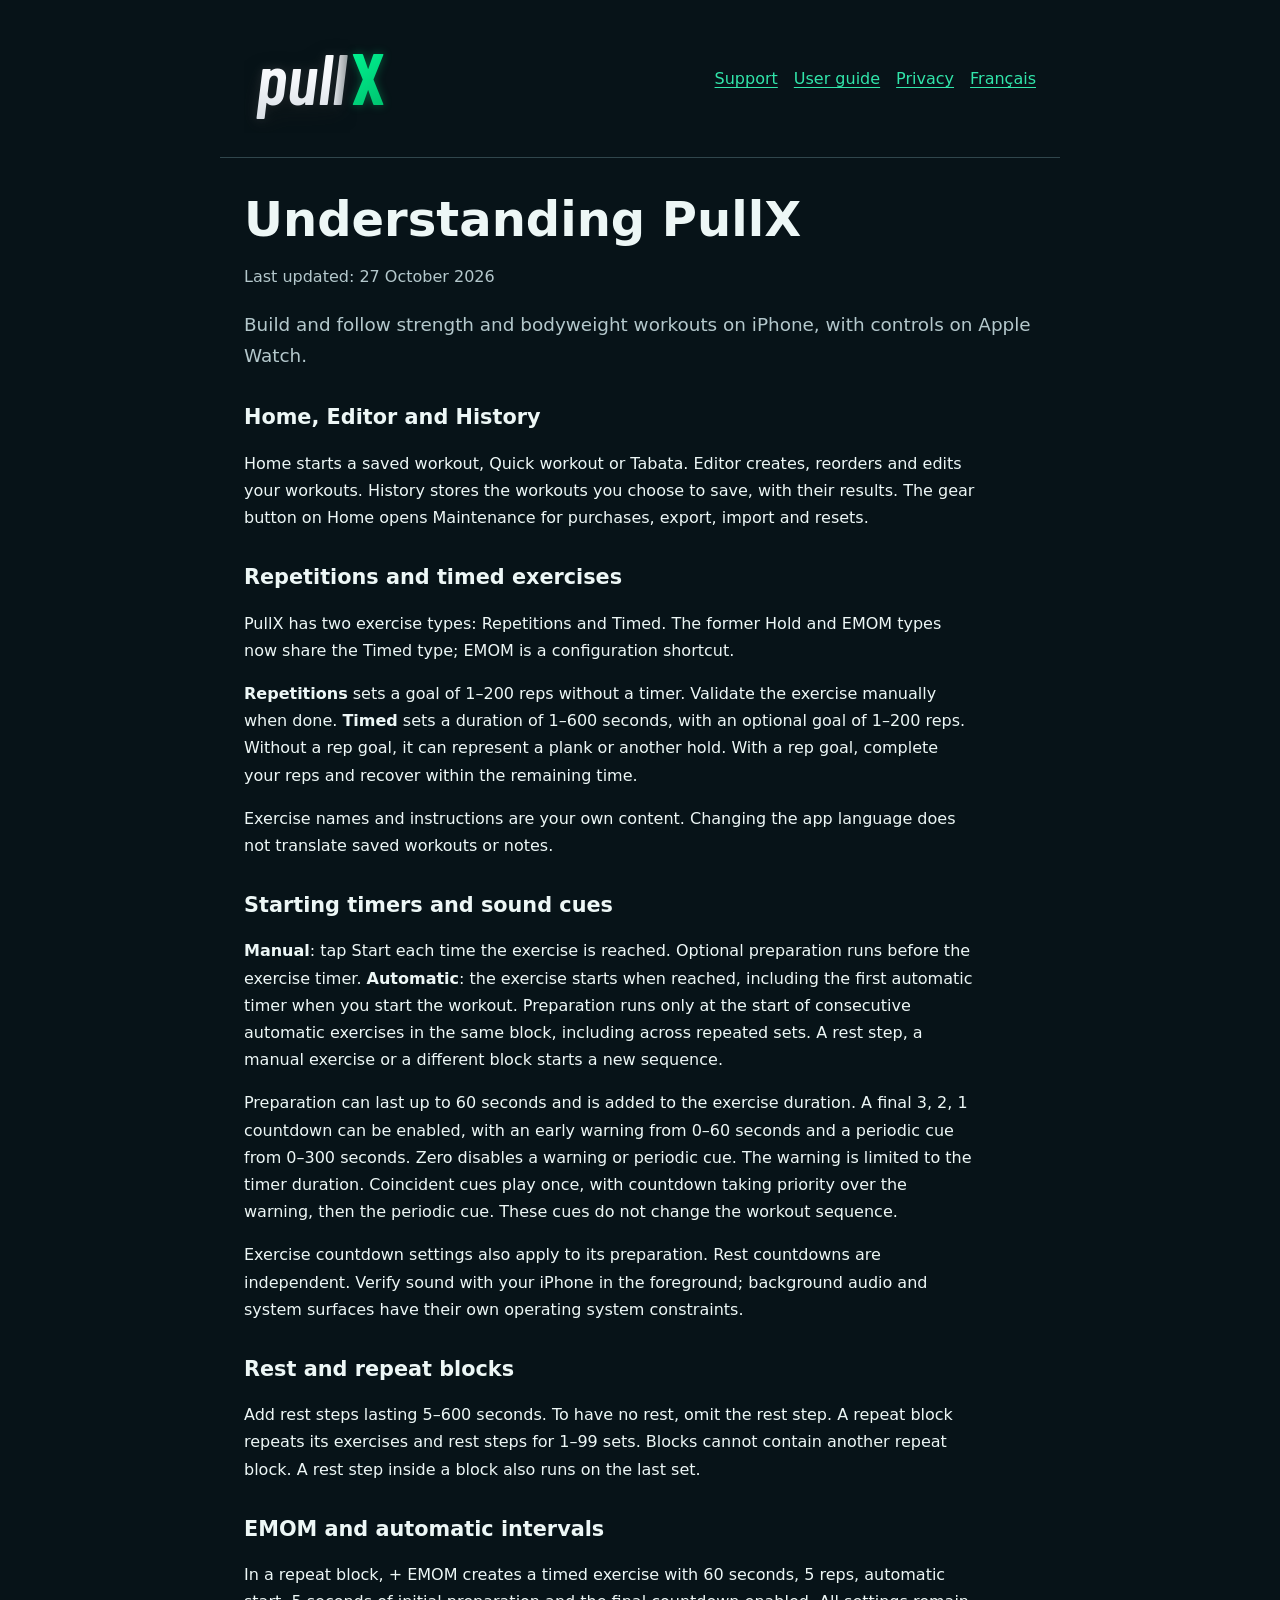
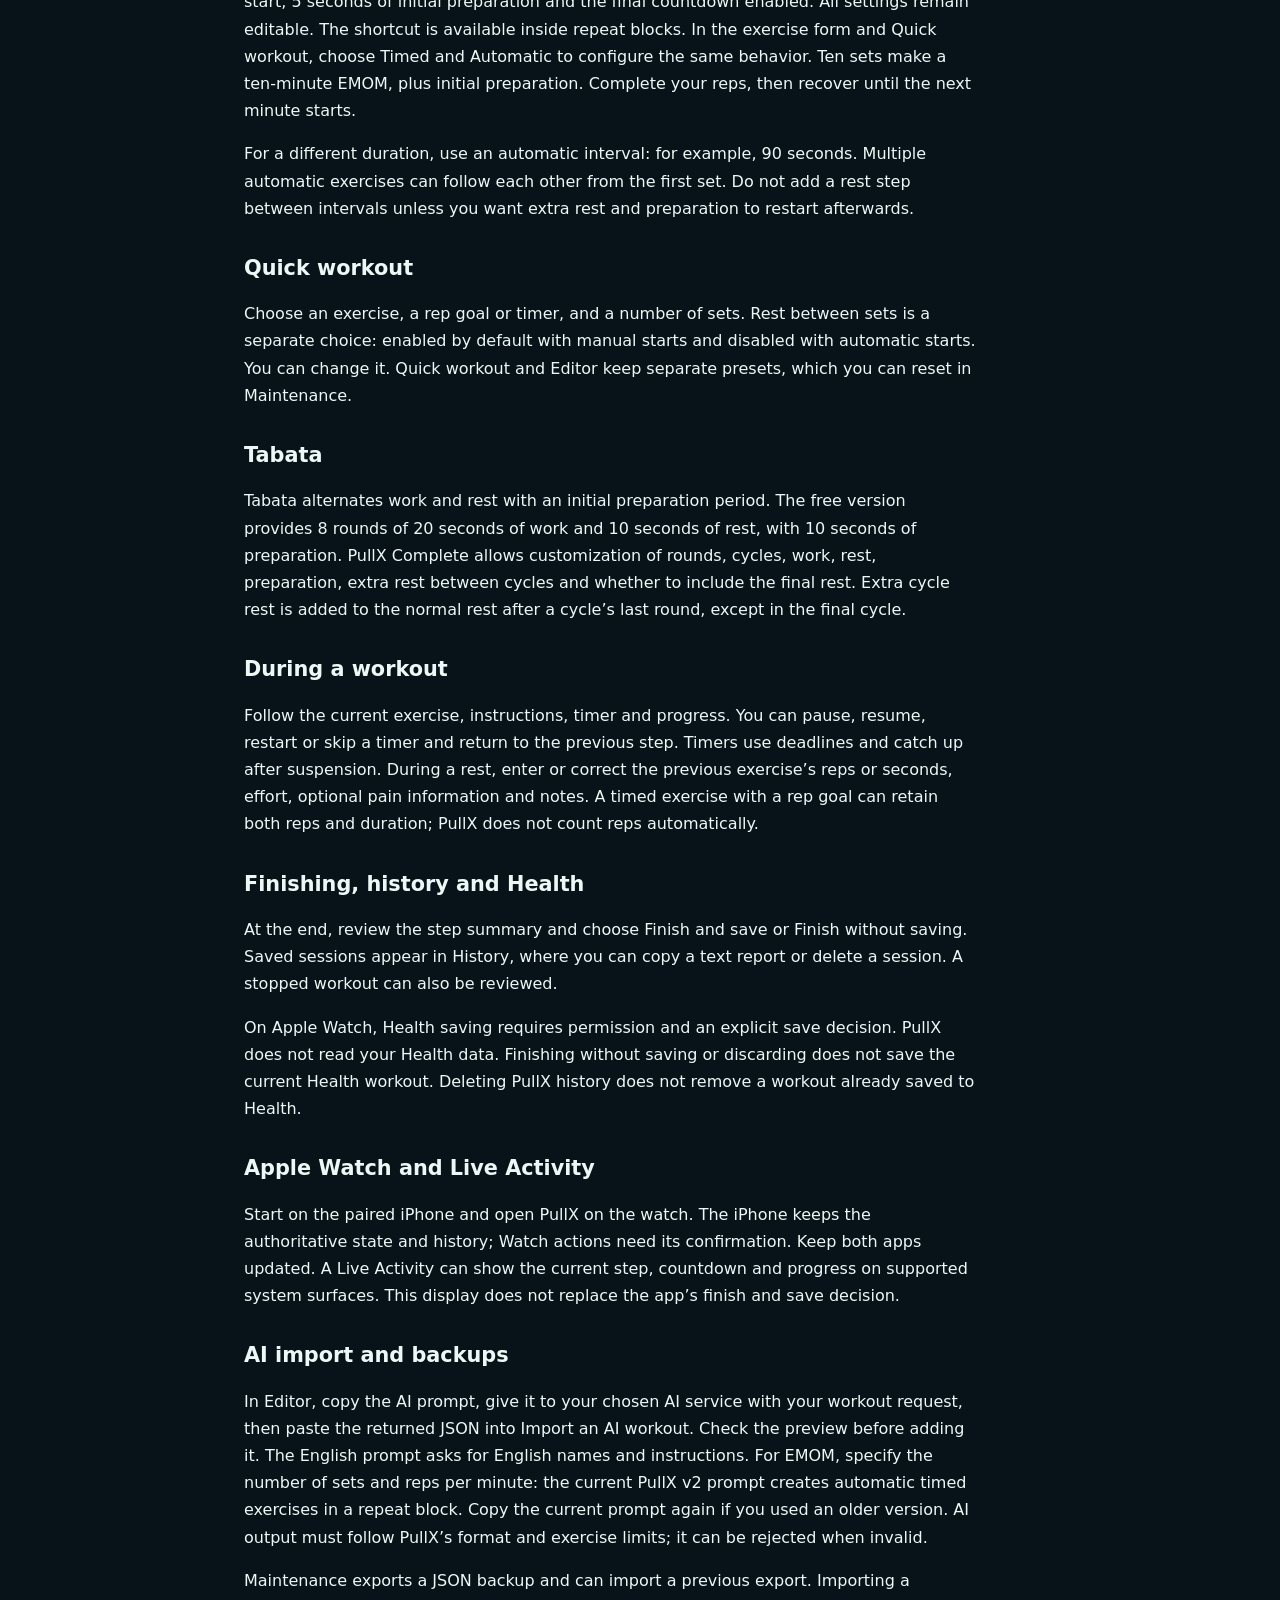
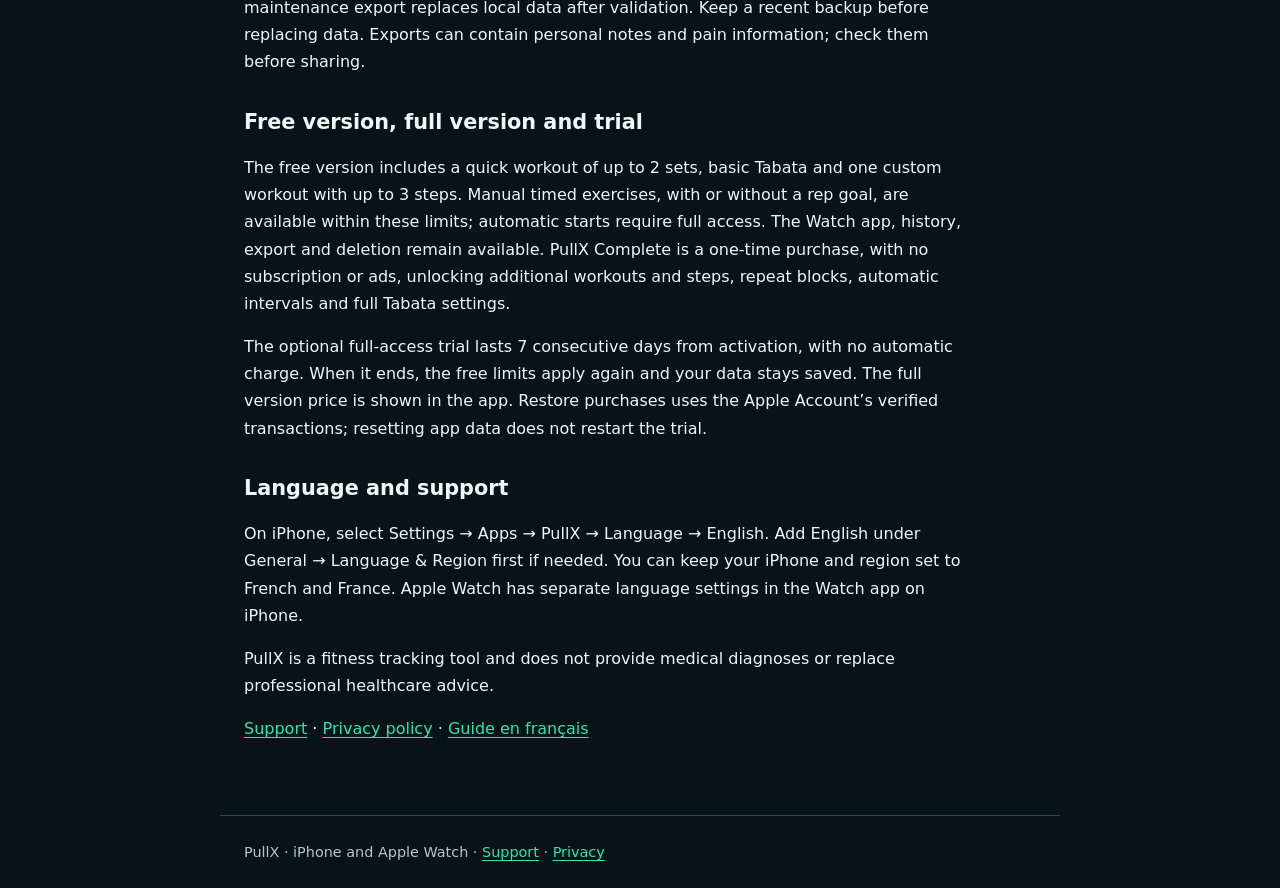
==== guide-en.html @ 5b553a5f "Add files via upload" ====
<!doctype html>
<html lang="en">
<head>
<meta charset="utf-8">
<meta name="viewport" content="width=device-width, initial-scale=1">
<meta name="description" content="PullX workouts, timed exercises, EMOM, Tabata, Apple Watch, history, purchases and data management.">
<meta name="robots" content="noindex">
<title>Understanding PullX — User guide</title>
<link rel="stylesheet" href="assets/brand.css">
<style>
:root { color-scheme: dark; --bg:#071318; --panel:#10232b; --text:#edf7f6; --muted:#b4c8cc; --accent:#31e5aa; }
* { box-sizing:border-box; }
body { margin:0; background:var(--bg); color:var(--text); font:1rem/1.7 system-ui,-apple-system,BlinkMacSystemFont,"Segoe UI",sans-serif; }
header,main,footer { max-width:840px; margin:auto; padding:1.5rem; }
header { display:flex; flex-wrap:wrap; align-items:center; justify-content:space-between; gap:1rem; border-bottom:1px solid #30464c; }
nav { display:flex; flex-wrap:wrap; gap:1rem; }
a { color:var(--accent); text-underline-offset:.2em; overflow-wrap:anywhere; }
a:focus-visible { outline:3px solid var(--accent); outline-offset:5px; }
h1 { font-size:clamp(2rem,6vw,3rem); line-height:1.15; margin:.6rem 0 1rem; }
h2 { font-size:1.3rem; line-height:1.4; margin-top:2rem; }
p,li { max-width:72ch; }
.date,footer { color:var(--muted); }
.notice { padding:1rem 1.2rem; border:1px solid #786b39; border-radius:12px; background:#2b2819; }
.contact { display:inline-block; padding:.8rem 1.2rem; border-radius:12px; background:var(--accent); color:#071318; font-weight:700; text-decoration:none; }
.intro { font-size:1.15rem; color:var(--muted); }
footer { border-top:1px solid #30464c; font-size:.9rem; margin-top:2rem; }
.skip { position:absolute; left:-9999px; }.skip:focus { position:static; }
</style>
</head>
<body>
<a class="skip" href="#content">Skip to content</a>
<header><a class="brand" href="support.html#english" aria-label="pullX"><span class="brand__word">pull</span><span class="brand__x">X</span></a><nav aria-label="Main navigation"><a href="support.html#english">Support</a><a href="guide-en.html">User guide</a><a href="privacy-policy.html#english">Privacy</a><a href="guide.html" lang="fr">Français</a></nav></header>
<main id="content">
<h1>Understanding PullX</h1>
<p class="date">Last updated: 27 October 2026</p>
<p class="intro">Build and follow strength and bodyweight workouts on iPhone, with controls on Apple Watch.</p>
<section><h2>Home, Editor and History</h2><p>Home starts a saved workout, Quick workout or Tabata. Editor creates, reorders and edits your workouts. History stores the workouts you choose to save, with their results. The gear button on Home opens Maintenance for purchases, export, import and resets.</p></section>
<section><h2>Repetitions and timed exercises</h2><p>PullX has two exercise types: Repetitions and Timed. The former Hold and EMOM types now share the Timed type; EMOM is a configuration shortcut.</p><p><strong>Repetitions</strong> sets a goal of 1–200 reps without a timer. Validate the exercise manually when done. <strong>Timed</strong> sets a duration of 1–600 seconds, with an optional goal of 1–200 reps. Without a rep goal, it can represent a plank or another hold. With a rep goal, complete your reps and recover within the remaining time.</p><p>Exercise names and instructions are your own content. Changing the app language does not translate saved workouts or notes.</p></section>
<section id="signals"><h2>Starting timers and sound cues</h2><p><strong>Manual</strong>: tap Start each time the exercise is reached. Optional preparation runs before the exercise timer. <strong>Automatic</strong>: the exercise starts when reached, including the first automatic timer when you start the workout. Preparation runs only at the start of consecutive automatic exercises in the same block, including across repeated sets. A rest step, a manual exercise or a different block starts a new sequence.</p><p>Preparation can last up to 60 seconds and is added to the exercise duration. A final 3, 2, 1 countdown can be enabled, with an early warning from 0–60 seconds and a periodic cue from 0–300 seconds. Zero disables a warning or periodic cue. The warning is limited to the timer duration. Coincident cues play once, with countdown taking priority over the warning, then the periodic cue. These cues do not change the workout sequence.</p><p>Exercise countdown settings also apply to its preparation. Rest countdowns are independent. Verify sound with your iPhone in the foreground; background audio and system surfaces have their own operating system constraints.</p></section>
<section><h2>Rest and repeat blocks</h2><p>Add rest steps lasting 5–600 seconds. To have no rest, omit the rest step. A repeat block repeats its exercises and rest steps for 1–99 sets. Blocks cannot contain another repeat block. A rest step inside a block also runs on the last set.</p></section>
<section id="emom"><h2>EMOM and automatic intervals</h2><p>In a repeat block, + EMOM creates a timed exercise with 60 seconds, 5 reps, automatic start, 5 seconds of initial preparation and the final countdown enabled. All settings remain editable. The shortcut is available inside repeat blocks. In the exercise form and Quick workout, choose Timed and Automatic to configure the same behavior. Ten sets make a ten-minute EMOM, plus initial preparation. Complete your reps, then recover until the next minute starts.</p><p>For a different duration, use an automatic interval: for example, 90 seconds. Multiple automatic exercises can follow each other from the first set. Do not add a rest step between intervals unless you want extra rest and preparation to restart afterwards.</p></section>
<section><h2>Quick workout</h2><p>Choose an exercise, a rep goal or timer, and a number of sets. Rest between sets is a separate choice: enabled by default with manual starts and disabled with automatic starts. You can change it. Quick workout and Editor keep separate presets, which you can reset in Maintenance.</p></section>
<section><h2>Tabata</h2><p>Tabata alternates work and rest with an initial preparation period. The free version provides 8 rounds of 20 seconds of work and 10 seconds of rest, with 10 seconds of preparation. PullX Complete allows customization of rounds, cycles, work, rest, preparation, extra rest between cycles and whether to include the final rest. Extra cycle rest is added to the normal rest after a cycle’s last round, except in the final cycle.</p></section>
<section><h2>During a workout</h2><p>Follow the current exercise, instructions, timer and progress. You can pause, resume, restart or skip a timer and return to the previous step. Timers use deadlines and catch up after suspension. During a rest, enter or correct the previous exercise’s reps or seconds, effort, optional pain information and notes. A timed exercise with a rep goal can retain both reps and duration; PullX does not count reps automatically.</p></section>
<section><h2>Finishing, history and Health</h2><p>At the end, review the step summary and choose Finish and save or Finish without saving. Saved sessions appear in History, where you can copy a text report or delete a session. A stopped workout can also be reviewed.</p><p>On Apple Watch, Health saving requires permission and an explicit save decision. PullX does not read your Health data. Finishing without saving or discarding does not save the current Health workout. Deleting PullX history does not remove a workout already saved to Health.</p></section>
<section><h2>Apple Watch and Live Activity</h2><p>Start on the paired iPhone and open PullX on the watch. The iPhone keeps the authoritative state and history; Watch actions need its confirmation. Keep both apps updated. A Live Activity can show the current step, countdown and progress on supported system surfaces. This display does not replace the app’s finish and save decision.</p></section>
<section><h2>AI import and backups</h2><p>In Editor, copy the AI prompt, give it to your chosen AI service with your workout request, then paste the returned JSON into Import an AI workout. Check the preview before adding it. The English prompt asks for English names and instructions. For EMOM, specify the number of sets and reps per minute: the current PullX v2 prompt creates automatic timed exercises in a repeat block. Copy the current prompt again if you used an older version. AI output must follow PullX’s format and exercise limits; it can be rejected when invalid.</p><p>Maintenance exports a JSON backup and can import a previous export. Importing a maintenance export replaces local data after validation. Keep a recent backup before replacing data. Exports can contain personal notes and pain information; check them before sharing.</p></section>
<section><h2>Free version, full version and trial</h2><p>The free version includes a quick workout of up to 2 sets, basic Tabata and one custom workout with up to 3 steps. Manual timed exercises, with or without a rep goal, are available within these limits; automatic starts require full access. The Watch app, history, export and deletion remain available. PullX Complete is a one-time purchase, with no subscription or ads, unlocking additional workouts and steps, repeat blocks, automatic intervals and full Tabata settings.</p><p>The optional full-access trial lasts 7 consecutive days from activation, with no automatic charge. When it ends, the free limits apply again and your data stays saved. The full version price is shown in the app. Restore purchases uses the Apple Account’s verified transactions; resetting app data does not restart the trial.</p></section>
<section><h2>Language and support</h2><p>On iPhone, select Settings → Apps → PullX → Language → English. Add English under General → Language &amp; Region first if needed. You can keep your iPhone and region set to French and France. Apple Watch has separate language settings in the Watch app on iPhone.</p><p>PullX is a fitness tracking tool and does not provide medical diagnoses or replace professional healthcare advice.</p><p><a href="support.html#english">Support</a> · <a href="privacy-policy.html#english">Privacy policy</a> · <a href="guide.html" lang="fr">Guide en français</a></p></section>
</main>
<footer>PullX · iPhone and Apple Watch · <a href="support.html#english">Support</a> · <a href="privacy-policy.html#english">Privacy</a></footer>
</body>
</html>
---- assets/brand.css ----
/* Match PullXBrandTitle: Barlow's own italic angle, without extra skew. */
@font-face {
  font-family:"Barlow Condensed";
  src:url("fonts/BarlowCondensed-SemiBoldItalic.ttf") format("truetype");
  font-style:italic;
  font-weight:600;
  font-display:swap;
}
@font-face {
  font-family:"Barlow Condensed";
  src:url("fonts/BarlowCondensed-Bold.ttf") format("truetype");
  font-style:normal;
  font-weight:700;
  font-display:swap;
}
.brand {
  display:inline-flex;
  align-items:baseline;
  flex-shrink:0;
  padding:.12em .16em .2em;
  font-family:"Barlow Condensed","Arial Narrow",sans-serif;
  font-size:clamp(2.75rem,8vw,4.5rem);
  font-style:italic;
  font-weight:600;
  font-synthesis:none;
  line-height:1.2;
  white-space:nowrap;
  text-decoration:none;
  color:#edf7f6;
}
.brand__word {
  /* The italic p extends left of its advance and below the baseline.
     Keep that ink inside the background clip and mask painting area. */
  padding:.08em .16em .2em;
  margin:-.08em -.16em -.2em;
  color:#edf7f6;
  background:linear-gradient(180deg,#fff 0%,#f5f7fa 48%,#cfd6de 100%);
  -webkit-background-clip:text;
  background-clip:text;
  -webkit-text-fill-color:transparent;
  mask-image:linear-gradient(90deg,#000 0%,#000 78%,rgb(0 0 0 / .62) 91%,rgb(0 0 0 / .2) 100%);
  filter:drop-shadow(0 8px 12px rgb(0 0 0 / .48)) drop-shadow(0 0 5px rgb(255 255 255 / .12));
}
.brand__x {
  font-style:normal;
  font-weight:700;
  margin-left:.08em;
  color:#31e5aa;
  background:linear-gradient(145deg,#00ff99,#00ba69);
  -webkit-background-clip:text;
  background-clip:text;
  -webkit-text-fill-color:transparent;
  filter:drop-shadow(0 0 5px rgb(0 255 138 / .3));
}
@media (forced-colors:active) {
  .brand__word,.brand__x {
    background:none;
    -webkit-text-fill-color:LinkText;
    mask-image:none;
    filter:none;
  }
}
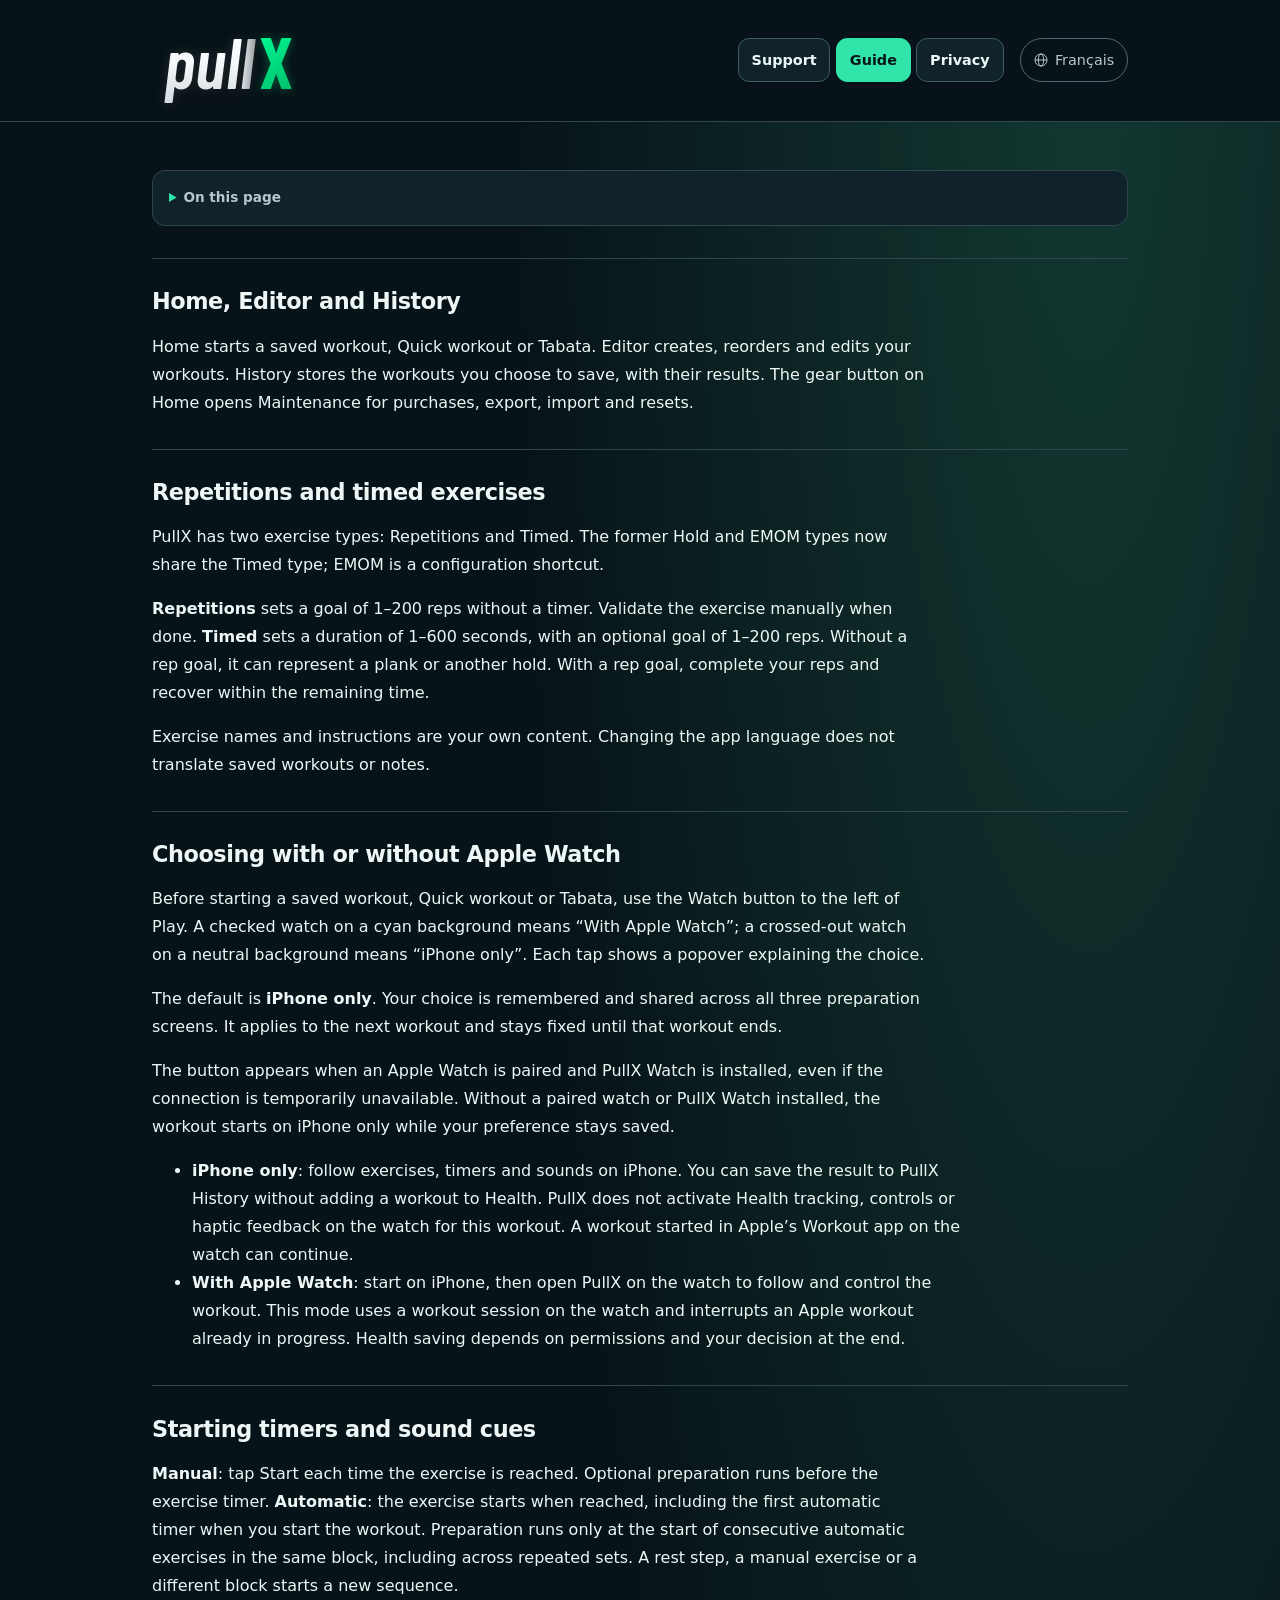
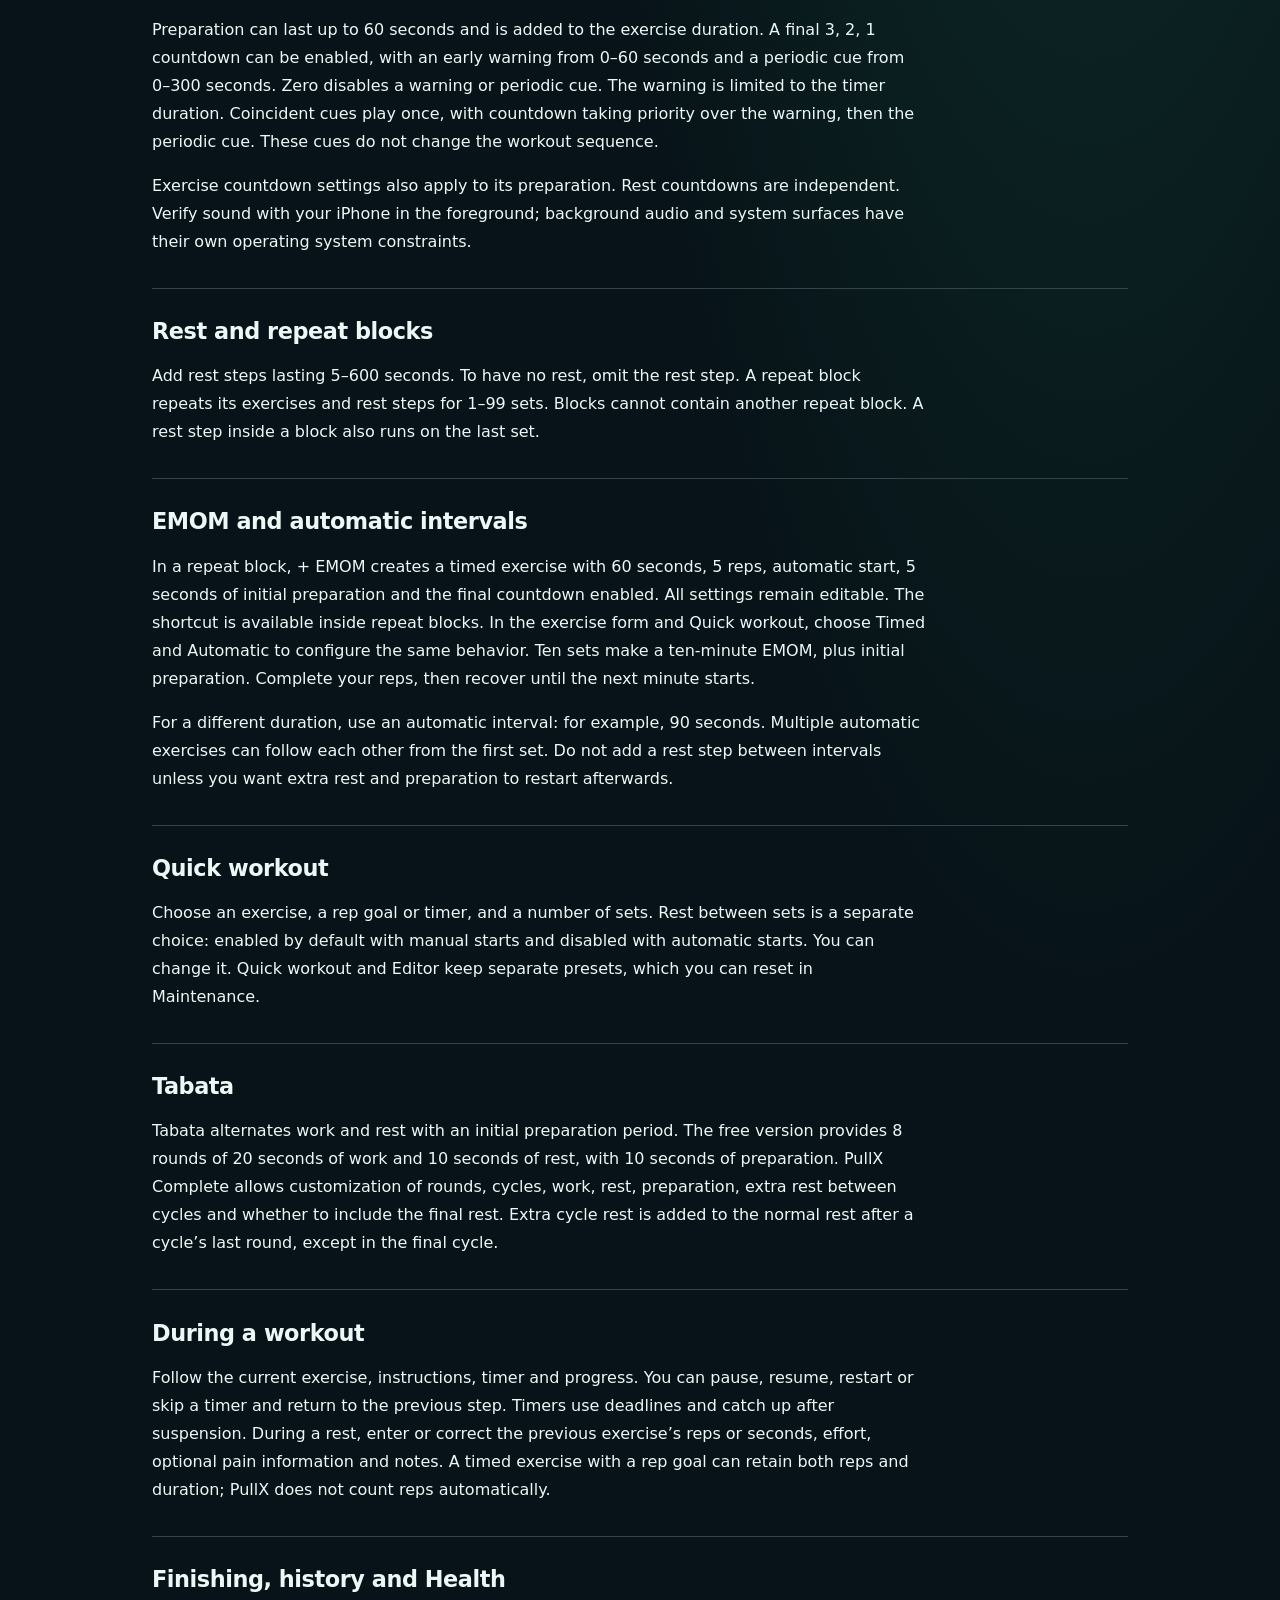
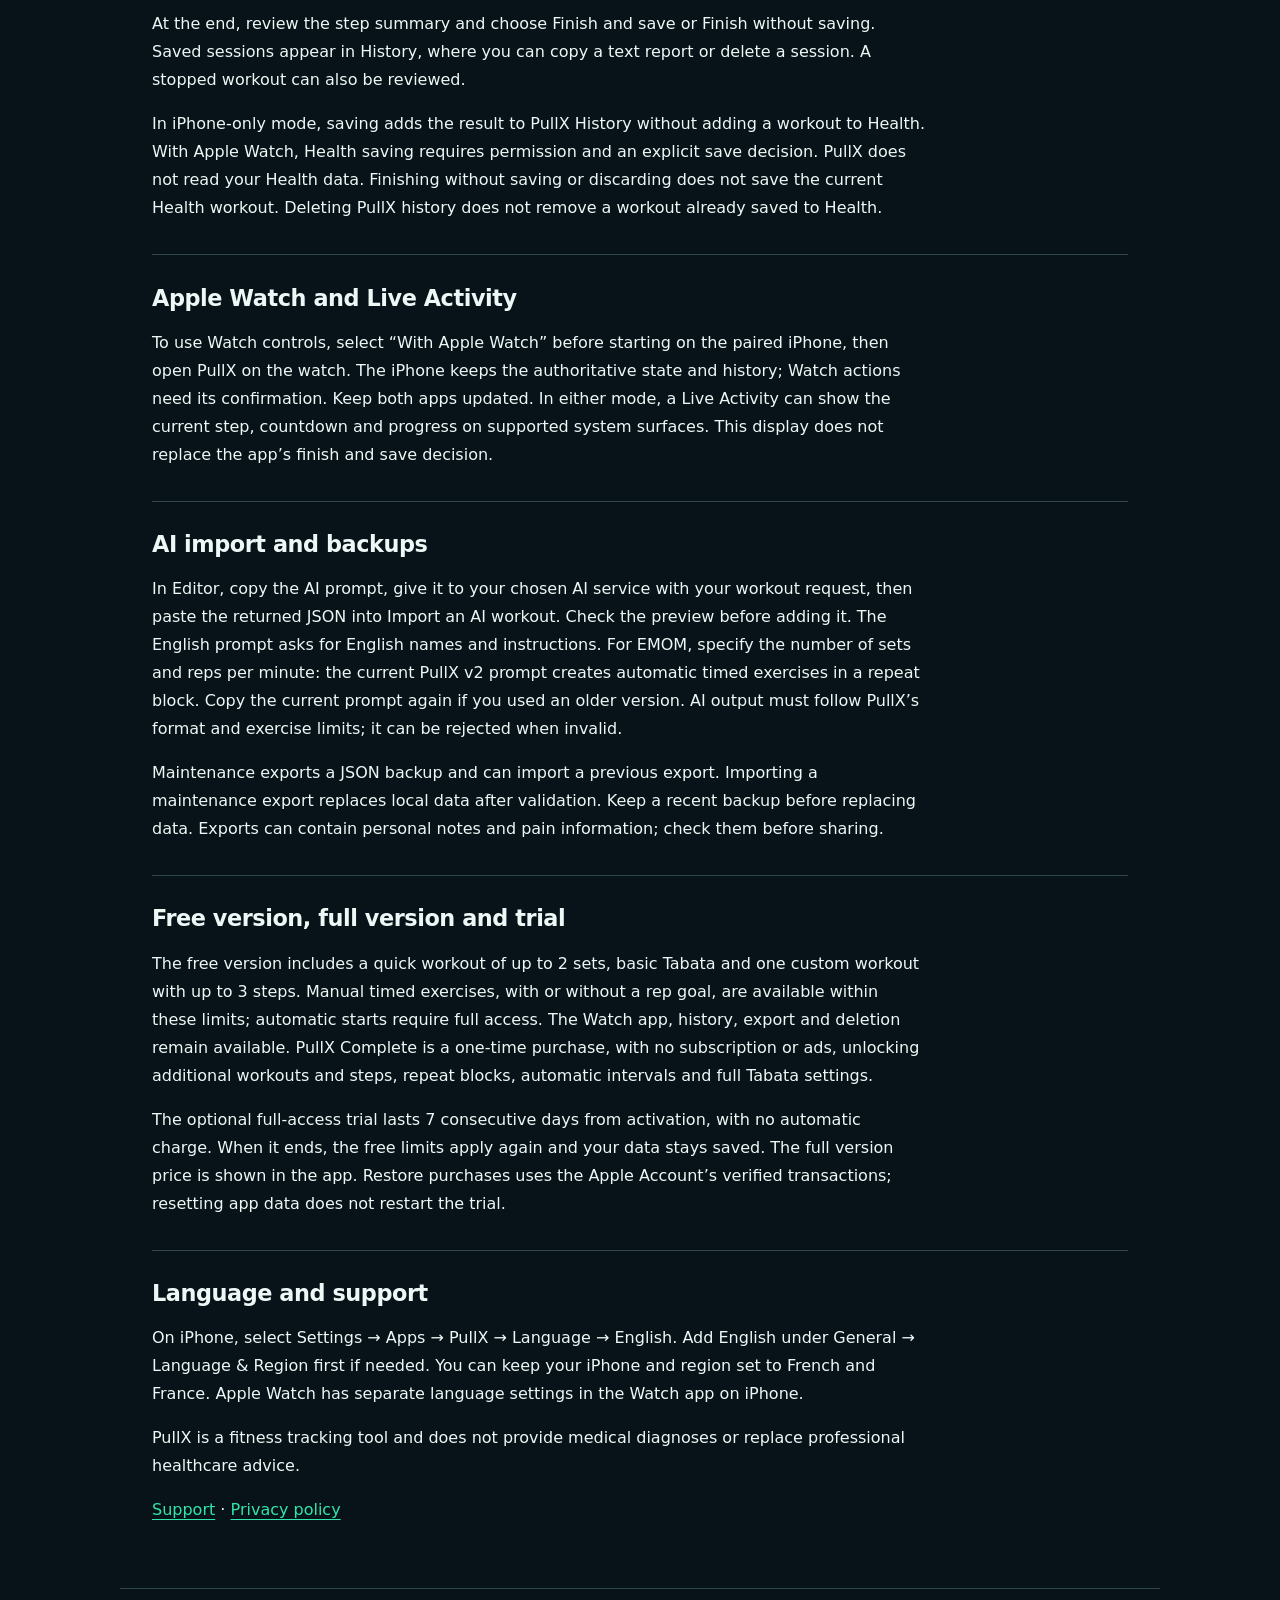
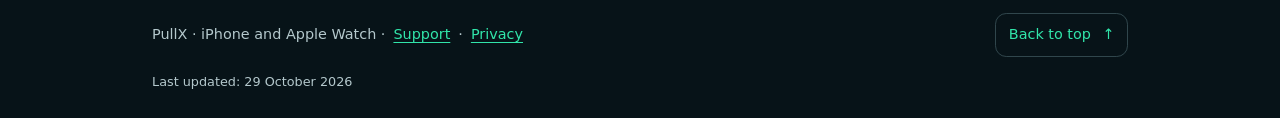
==== commit 98b08459: "màj du site" ====
--- a/guide-en.html
+++ b/guide-en.html
@@ -7,47 +7,38 @@
 <meta name="robots" content="noindex">
 <title>Understanding PullX — User guide</title>
 <link rel="stylesheet" href="assets/brand.css">
-<style>
-:root { color-scheme: dark; --bg:#071318; --panel:#10232b; --text:#edf7f6; --muted:#b4c8cc; --accent:#31e5aa; }
-* { box-sizing:border-box; }
-body { margin:0; background:var(--bg); color:var(--text); font:1rem/1.7 system-ui,-apple-system,BlinkMacSystemFont,"Segoe UI",sans-serif; }
-header,main,footer { max-width:840px; margin:auto; padding:1.5rem; }
-header { display:flex; flex-wrap:wrap; align-items:center; justify-content:space-between; gap:1rem; border-bottom:1px solid #30464c; }
-nav { display:flex; flex-wrap:wrap; gap:1rem; }
-a { color:var(--accent); text-underline-offset:.2em; overflow-wrap:anywhere; }
-a:focus-visible { outline:3px solid var(--accent); outline-offset:5px; }
-h1 { font-size:clamp(2rem,6vw,3rem); line-height:1.15; margin:.6rem 0 1rem; }
-h2 { font-size:1.3rem; line-height:1.4; margin-top:2rem; }
-p,li { max-width:72ch; }
-.date,footer { color:var(--muted); }
-.notice { padding:1rem 1.2rem; border:1px solid #786b39; border-radius:12px; background:#2b2819; }
-.contact { display:inline-block; padding:.8rem 1.2rem; border-radius:12px; background:var(--accent); color:#071318; font-weight:700; text-decoration:none; }
-.intro { font-size:1.15rem; color:var(--muted); }
-footer { border-top:1px solid #30464c; font-size:.9rem; margin-top:2rem; }
-.skip { position:absolute; left:-9999px; }.skip:focus { position:static; }
-</style>
+<link rel="stylesheet" href="assets/site.css">
+<script src="assets/site.js" defer></script>
 </head>
-<body>
+<body id="top">
 <a class="skip" href="#content">Skip to content</a>
-<header><a class="brand" href="support.html#english" aria-label="pullX"><span class="brand__word">pull</span><span class="brand__x">X</span></a><nav aria-label="Main navigation"><a href="support.html#english">Support</a><a href="guide-en.html">User guide</a><a href="privacy-policy.html#english">Privacy</a><a href="guide.html" lang="fr">Français</a></nav></header>
-<main id="content">
-<h1>Understanding PullX</h1>
-<p class="date">Last updated: 27 October 2026</p>
-<p class="intro">Build and follow strength and bodyweight workouts on iPhone, with controls on Apple Watch.</p>
-<section><h2>Home, Editor and History</h2><p>Home starts a saved workout, Quick workout or Tabata. Editor creates, reorders and edits your workouts. History stores the workouts you choose to save, with their results. The gear button on Home opens Maintenance for purchases, export, import and resets.</p></section>
-<section><h2>Repetitions and timed exercises</h2><p>PullX has two exercise types: Repetitions and Timed. The former Hold and EMOM types now share the Timed type; EMOM is a configuration shortcut.</p><p><strong>Repetitions</strong> sets a goal of 1–200 reps without a timer. Validate the exercise manually when done. <strong>Timed</strong> sets a duration of 1–600 seconds, with an optional goal of 1–200 reps. Without a rep goal, it can represent a plank or another hold. With a rep goal, complete your reps and recover within the remaining time.</p><p>Exercise names and instructions are your own content. Changing the app language does not translate saved workouts or notes.</p></section>
+<header><div class="header-inner"><a class="brand" href="support-en.html" aria-label="PullX"><span class="brand__word">pull</span><span class="brand__x">X</span></a><nav class="site-nav" aria-label="Main navigation"><a href="support-en.html">Support</a><a href="guide-en.html" aria-current="page">Guide</a><a href="privacy-policy-en.html">Privacy</a></nav><a class="language-switch" href="guide.html" lang="fr" hreflang="fr"><svg viewBox="0 0 24 24" width="16" height="16" fill="none" stroke="currentColor" stroke-width="1.5" aria-hidden="true"><circle cx="12" cy="12" r="9"/><ellipse cx="12" cy="12" rx="4" ry="9"/><path d="M3 12h18"/></svg>Français</a></div></header>
+<main id="content" aria-label="PullX Guide">
+<nav class="toc" aria-label="On this page"><details><summary>On this page</summary><ul><li><a href="#home-editor-and-history">Home, Editor and History</a></li><li><a href="#repetitions-and-timed-exercises">Repetitions and timed exercises</a></li><li><a href="#watch-participation">Choosing with or without Apple Watch</a></li><li><a href="#signals">Starting timers and sound cues</a></li><li><a href="#rest-and-repeat-blocks">Rest and repeat blocks</a></li><li><a href="#emom">EMOM and automatic intervals</a></li><li><a href="#quick-workout">Quick workout</a></li><li><a href="#tabata">Tabata</a></li><li><a href="#during-a-workout">During a workout</a></li><li><a href="#finishing-history-and-health">Finishing, history and Health</a></li><li><a href="#apple-watch-and-live-activity">Apple Watch and Live Activity</a></li><li><a href="#ai-import-and-backups">AI import and backups</a></li><li><a href="#free-version-full-version-and-trial">Free version, full version and trial</a></li><li><a href="#language-and-support">Language and support</a></li></ul></details></nav>
+
+<section><h2 id="home-editor-and-history">Home, Editor and History</h2><p>Home starts a saved workout, Quick workout or Tabata. Editor creates, reorders and edits your workouts. History stores the workouts you choose to save, with their results. The gear button on Home opens Maintenance for purchases, export, import and resets.</p></section>
+<section><h2 id="repetitions-and-timed-exercises">Repetitions and timed exercises</h2><p>PullX has two exercise types: Repetitions and Timed. The former Hold and EMOM types now share the Timed type; EMOM is a configuration shortcut.</p><p><strong>Repetitions</strong> sets a goal of 1–200 reps without a timer. Validate the exercise manually when done. <strong>Timed</strong> sets a duration of 1–600 seconds, with an optional goal of 1–200 reps. Without a rep goal, it can represent a plank or another hold. With a rep goal, complete your reps and recover within the remaining time.</p><p>Exercise names and instructions are your own content. Changing the app language does not translate saved workouts or notes.</p></section>
+<section id="watch-participation"><h2>Choosing with or without Apple Watch</h2>
+<p>Before starting a saved workout, Quick workout or Tabata, use the Watch button to the left of Play. A checked watch on a cyan background means “With Apple Watch”; a crossed-out watch on a neutral background means “iPhone only”. Each tap shows a popover explaining the choice.</p>
+<p>The default is <strong>iPhone only</strong>. Your choice is remembered and shared across all three preparation screens. It applies to the next workout and stays fixed until that workout ends.</p>
+<p>The button appears when an Apple Watch is paired and PullX Watch is installed, even if the connection is temporarily unavailable. Without a paired watch or PullX Watch installed, the workout starts on iPhone only while your preference stays saved.</p>
+<ul>
+<li><strong>iPhone only</strong>: follow exercises, timers and sounds on iPhone. You can save the result to PullX History without adding a workout to Health. PullX does not activate Health tracking, controls or haptic feedback on the watch for this workout. A workout started in Apple’s Workout app on the watch can continue.</li>
+<li><strong>With Apple Watch</strong>: start on iPhone, then open PullX on the watch to follow and control the workout. This mode uses a workout session on the watch and interrupts an Apple workout already in progress. Health saving depends on permissions and your decision at the end.</li>
+</ul>
+</section>
 <section id="signals"><h2>Starting timers and sound cues</h2><p><strong>Manual</strong>: tap Start each time the exercise is reached. Optional preparation runs before the exercise timer. <strong>Automatic</strong>: the exercise starts when reached, including the first automatic timer when you start the workout. Preparation runs only at the start of consecutive automatic exercises in the same block, including across repeated sets. A rest step, a manual exercise or a different block starts a new sequence.</p><p>Preparation can last up to 60 seconds and is added to the exercise duration. A final 3, 2, 1 countdown can be enabled, with an early warning from 0–60 seconds and a periodic cue from 0–300 seconds. Zero disables a warning or periodic cue. The warning is limited to the timer duration. Coincident cues play once, with countdown taking priority over the warning, then the periodic cue. These cues do not change the workout sequence.</p><p>Exercise countdown settings also apply to its preparation. Rest countdowns are independent. Verify sound with your iPhone in the foreground; background audio and system surfaces have their own operating system constraints.</p></section>
-<section><h2>Rest and repeat blocks</h2><p>Add rest steps lasting 5–600 seconds. To have no rest, omit the rest step. A repeat block repeats its exercises and rest steps for 1–99 sets. Blocks cannot contain another repeat block. A rest step inside a block also runs on the last set.</p></section>
+<section><h2 id="rest-and-repeat-blocks">Rest and repeat blocks</h2><p>Add rest steps lasting 5–600 seconds. To have no rest, omit the rest step. A repeat block repeats its exercises and rest steps for 1–99 sets. Blocks cannot contain another repeat block. A rest step inside a block also runs on the last set.</p></section>
 <section id="emom"><h2>EMOM and automatic intervals</h2><p>In a repeat block, + EMOM creates a timed exercise with 60 seconds, 5 reps, automatic start, 5 seconds of initial preparation and the final countdown enabled. All settings remain editable. The shortcut is available inside repeat blocks. In the exercise form and Quick workout, choose Timed and Automatic to configure the same behavior. Ten sets make a ten-minute EMOM, plus initial preparation. Complete your reps, then recover until the next minute starts.</p><p>For a different duration, use an automatic interval: for example, 90 seconds. Multiple automatic exercises can follow each other from the first set. Do not add a rest step between intervals unless you want extra rest and preparation to restart afterwards.</p></section>
-<section><h2>Quick workout</h2><p>Choose an exercise, a rep goal or timer, and a number of sets. Rest between sets is a separate choice: enabled by default with manual starts and disabled with automatic starts. You can change it. Quick workout and Editor keep separate presets, which you can reset in Maintenance.</p></section>
-<section><h2>Tabata</h2><p>Tabata alternates work and rest with an initial preparation period. The free version provides 8 rounds of 20 seconds of work and 10 seconds of rest, with 10 seconds of preparation. PullX Complete allows customization of rounds, cycles, work, rest, preparation, extra rest between cycles and whether to include the final rest. Extra cycle rest is added to the normal rest after a cycle’s last round, except in the final cycle.</p></section>
-<section><h2>During a workout</h2><p>Follow the current exercise, instructions, timer and progress. You can pause, resume, restart or skip a timer and return to the previous step. Timers use deadlines and catch up after suspension. During a rest, enter or correct the previous exercise’s reps or seconds, effort, optional pain information and notes. A timed exercise with a rep goal can retain both reps and duration; PullX does not count reps automatically.</p></section>
-<section><h2>Finishing, history and Health</h2><p>At the end, review the step summary and choose Finish and save or Finish without saving. Saved sessions appear in History, where you can copy a text report or delete a session. A stopped workout can also be reviewed.</p><p>On Apple Watch, Health saving requires permission and an explicit save decision. PullX does not read your Health data. Finishing without saving or discarding does not save the current Health workout. Deleting PullX history does not remove a workout already saved to Health.</p></section>
-<section><h2>Apple Watch and Live Activity</h2><p>Start on the paired iPhone and open PullX on the watch. The iPhone keeps the authoritative state and history; Watch actions need its confirmation. Keep both apps updated. A Live Activity can show the current step, countdown and progress on supported system surfaces. This display does not replace the app’s finish and save decision.</p></section>
-<section><h2>AI import and backups</h2><p>In Editor, copy the AI prompt, give it to your chosen AI service with your workout request, then paste the returned JSON into Import an AI workout. Check the preview before adding it. The English prompt asks for English names and instructions. For EMOM, specify the number of sets and reps per minute: the current PullX v2 prompt creates automatic timed exercises in a repeat block. Copy the current prompt again if you used an older version. AI output must follow PullX’s format and exercise limits; it can be rejected when invalid.</p><p>Maintenance exports a JSON backup and can import a previous export. Importing a maintenance export replaces local data after validation. Keep a recent backup before replacing data. Exports can contain personal notes and pain information; check them before sharing.</p></section>
-<section><h2>Free version, full version and trial</h2><p>The free version includes a quick workout of up to 2 sets, basic Tabata and one custom workout with up to 3 steps. Manual timed exercises, with or without a rep goal, are available within these limits; automatic starts require full access. The Watch app, history, export and deletion remain available. PullX Complete is a one-time purchase, with no subscription or ads, unlocking additional workouts and steps, repeat blocks, automatic intervals and full Tabata settings.</p><p>The optional full-access trial lasts 7 consecutive days from activation, with no automatic charge. When it ends, the free limits apply again and your data stays saved. The full version price is shown in the app. Restore purchases uses the Apple Account’s verified transactions; resetting app data does not restart the trial.</p></section>
-<section><h2>Language and support</h2><p>On iPhone, select Settings → Apps → PullX → Language → English. Add English under General → Language &amp; Region first if needed. You can keep your iPhone and region set to French and France. Apple Watch has separate language settings in the Watch app on iPhone.</p><p>PullX is a fitness tracking tool and does not provide medical diagnoses or replace professional healthcare advice.</p><p><a href="support.html#english">Support</a> · <a href="privacy-policy.html#english">Privacy policy</a> · <a href="guide.html" lang="fr">Guide en français</a></p></section>
+<section><h2 id="quick-workout">Quick workout</h2><p>Choose an exercise, a rep goal or timer, and a number of sets. Rest between sets is a separate choice: enabled by default with manual starts and disabled with automatic starts. You can change it. Quick workout and Editor keep separate presets, which you can reset in Maintenance.</p></section>
+<section><h2 id="tabata">Tabata</h2><p>Tabata alternates work and rest with an initial preparation period. The free version provides 8 rounds of 20 seconds of work and 10 seconds of rest, with 10 seconds of preparation. PullX Complete allows customization of rounds, cycles, work, rest, preparation, extra rest between cycles and whether to include the final rest. Extra cycle rest is added to the normal rest after a cycle’s last round, except in the final cycle.</p></section>
+<section><h2 id="during-a-workout">During a workout</h2><p>Follow the current exercise, instructions, timer and progress. You can pause, resume, restart or skip a timer and return to the previous step. Timers use deadlines and catch up after suspension. During a rest, enter or correct the previous exercise’s reps or seconds, effort, optional pain information and notes. A timed exercise with a rep goal can retain both reps and duration; PullX does not count reps automatically.</p></section>
+<section><h2 id="finishing-history-and-health">Finishing, history and Health</h2><p>At the end, review the step summary and choose Finish and save or Finish without saving. Saved sessions appear in History, where you can copy a text report or delete a session. A stopped workout can also be reviewed.</p><p>In iPhone-only mode, saving adds the result to PullX History without adding a workout to Health. With Apple Watch, Health saving requires permission and an explicit save decision. PullX does not read your Health data. Finishing without saving or discarding does not save the current Health workout. Deleting PullX history does not remove a workout already saved to Health.</p></section>
+<section><h2 id="apple-watch-and-live-activity">Apple Watch and Live Activity</h2><p>To use Watch controls, select “With Apple Watch” before starting on the paired iPhone, then open PullX on the watch. The iPhone keeps the authoritative state and history; Watch actions need its confirmation. Keep both apps updated. In either mode, a Live Activity can show the current step, countdown and progress on supported system surfaces. This display does not replace the app’s finish and save decision.</p></section>
+<section><h2 id="ai-import-and-backups">AI import and backups</h2><p>In Editor, copy the AI prompt, give it to your chosen AI service with your workout request, then paste the returned JSON into Import an AI workout. Check the preview before adding it. The English prompt asks for English names and instructions. For EMOM, specify the number of sets and reps per minute: the current PullX v2 prompt creates automatic timed exercises in a repeat block. Copy the current prompt again if you used an older version. AI output must follow PullX’s format and exercise limits; it can be rejected when invalid.</p><p>Maintenance exports a JSON backup and can import a previous export. Importing a maintenance export replaces local data after validation. Keep a recent backup before replacing data. Exports can contain personal notes and pain information; check them before sharing.</p></section>
+<section><h2 id="free-version-full-version-and-trial">Free version, full version and trial</h2><p>The free version includes a quick workout of up to 2 sets, basic Tabata and one custom workout with up to 3 steps. Manual timed exercises, with or without a rep goal, are available within these limits; automatic starts require full access. The Watch app, history, export and deletion remain available. PullX Complete is a one-time purchase, with no subscription or ads, unlocking additional workouts and steps, repeat blocks, automatic intervals and full Tabata settings.</p><p>The optional full-access trial lasts 7 consecutive days from activation, with no automatic charge. When it ends, the free limits apply again and your data stays saved. The full version price is shown in the app. Restore purchases uses the Apple Account’s verified transactions; resetting app data does not restart the trial.</p></section>
+<section><h2 id="language-and-support">Language and support</h2><p>On iPhone, select Settings → Apps → PullX → Language → English. Add English under General → Language &amp; Region first if needed. You can keep your iPhone and region set to French and France. Apple Watch has separate language settings in the Watch app on iPhone.</p><p>PullX is a fitness tracking tool and does not provide medical diagnoses or replace professional healthcare advice.</p><p><a href="support-en.html">Support</a> · <a href="privacy-policy-en.html">Privacy policy</a></p></section>
 </main>
-<footer>PullX · iPhone and Apple Watch · <a href="support.html#english">Support</a> · <a href="privacy-policy.html#english">Privacy</a></footer>
+<footer>PullX · iPhone and Apple Watch · <a href="support-en.html">Support</a> · <a href="privacy-policy-en.html">Privacy</a><a class="back-top" href="#top">Back to top <span aria-hidden="true">↑</span></a><p class="date">Last updated: 29 October 2026</p></footer>
 </body>
 </html>
--- a/assets/site.css
+++ b/assets/site.css
@@ -0,0 +1,130 @@
+:root {
+  color-scheme: dark;
+  --bg: #071318;
+  --panel: #10232b;
+  --text: #edf7f6;
+  --muted: #b4c8cc;
+  --accent: #31e5aa;
+  --line: #30464c;
+  scroll-behavior: smooth;
+  scroll-padding-top: 8rem;
+}
+* { box-sizing: border-box; }
+body {
+  margin: 0;
+  background: radial-gradient(ellipse at 85% 0%, #123831 0, transparent 36rem), var(--bg);
+  color: var(--text);
+  font: 1rem/1.75 system-ui, -apple-system, BlinkMacSystemFont, "Segoe UI", sans-serif;
+}
+main, footer, .header-inner { max-width: 1040px; margin: auto; padding: 1.5rem 2rem; }
+header {
+  position: sticky;
+  top: 0;
+  z-index: 10;
+  width: 100%;
+  border-bottom: 1px solid var(--line);
+  background: var(--bg);
+}
+.header-inner { display: grid; grid-template-columns: auto 1fr auto; align-items: center; gap: 1rem; }
+/* Keep the existing logo slot height while restoring the original type size. */
+header .brand {
+  height: 4.56rem;
+  padding: 0 .16em;
+  font-size: clamp(2.75rem, 8vw, 4.5rem);
+  line-height: 1;
+  align-items: center;
+}
+.site-nav { display: flex; flex-wrap: wrap; justify-content: flex-end; align-items: center; gap: .35rem; }
+.site-nav a, .language-switch {
+  display: inline-flex;
+  align-items: center;
+  min-height: 44px;
+  padding: .5rem .8rem;
+  border: 1px solid #405d67;
+  border-radius: .7rem;
+  color: var(--text);
+  background: var(--panel);
+  box-shadow: 0 2px 0 rgb(0 0 0 / .2);
+  text-decoration: none;
+  font-size: .9rem;
+  font-weight: 600;
+}
+.site-nav a[aria-current="page"] { color: var(--bg); background: var(--accent); border-color: var(--accent); box-shadow: none; }
+.language-switch { gap: .35rem; border-color: #536875; border-radius: 999px; background: transparent; color: var(--muted); font-weight: 500; box-shadow: none; justify-content: center; }
+.language-switch svg { flex-shrink: 0; }
+main { padding-top: 3rem; padding-bottom: 3rem; }
+a { color: var(--accent); text-underline-offset: .22em; overflow-wrap: anywhere; transition: color .18s ease, background-color .18s ease, border-color .18s ease, transform .18s ease; }
+a:focus-visible, summary:focus-visible { outline: 3px solid var(--accent); outline-offset: 4px; }
+h1 { max-width: 23ch; font-size: clamp(2rem, 6vw, 3.3rem); letter-spacing: -.04em; line-height: 1.12; margin: .6rem 0 1.2rem; }
+h2 { font-size: 1.4rem; letter-spacing: -.02em; line-height: 1.35; margin: 0 0 1rem; }
+h3 { line-height: 1.4; }
+p, li { max-width: 76ch; }
+.date, footer { color: var(--muted); font-size: .9rem; }
+footer .date { flex-basis: 100%; margin: .4rem 0 0; font-size: .8rem; }
+.intro { color: var(--muted); font-size: 1.15rem; max-width: 62ch; }
+section { margin-top: 2rem; padding-top: 1.7rem; border-top: 1px solid var(--line); }
+main > section:first-child { margin-top: 0; padding-top: 0; border-top: 0; }
+main > .toc:first-child { margin-top: 0; }
+.english-content > h2 { margin-top: 2.5rem; }
+.notice { padding: 1rem 1.2rem; border: 1px solid #786b39; border-radius: 12px; background: #2b2819; }
+.actions { display: flex; flex-wrap: wrap; gap: .75rem; margin: 1.8rem 0; }
+.contact, .button {
+  display: inline-flex;
+  align-items: center;
+  justify-content: center;
+  gap: 1rem;
+  min-height: 48px;
+  padding: .75rem 1.15rem;
+  border: 1px solid var(--accent);
+  border-radius: .8rem;
+  background: var(--accent);
+  color: var(--bg);
+  font-weight: 700;
+  text-decoration: none;
+  line-height: 1.5;
+}
+.button--secondary { background: transparent; color: var(--accent); border-color: #386456; }
+.toc { padding: .6rem 1rem; margin: 1.4rem 0; border: 1px solid var(--line); border-radius: .8rem; background: var(--panel); }
+.toc summary { cursor: pointer; color: var(--muted); font-size: .85rem; font-weight: 600; padding: .35rem 0; }
+.toc summary::marker { color: var(--accent); }
+.toc ul { display: grid; grid-template-columns: repeat(2, minmax(0, 1fr)); gap: 0 1rem; list-style: none; padding: .4rem 0; margin: 0; }
+.toc li { min-width: 0; }
+.toc a { display: flex; align-items: center; min-height: 34px; height: 100%; padding: .25rem .4rem; border-radius: .4rem; font-size: .88rem; line-height: 1.4; text-decoration: none; }
+footer { display: flex; flex-wrap: wrap; gap: .5rem; align-items: center; border-top: 1px solid var(--line); }
+.back-top { display: inline-flex; align-items: center; gap: .7rem; min-height: 44px; padding: .5rem .8rem; margin-left: auto; text-decoration: none; border: 1px solid var(--line); border-radius: .7rem; }
+.skip { position: fixed; top: .5rem; left: 1rem; z-index: 20; padding: .7rem 1rem; border-radius: .6rem; background: var(--accent); color: var(--bg); transform: translateY(-180%); }
+.skip:focus { transform: translateY(0); }
+@media (hover: hover) {
+  .site-nav a:not([aria-current]):hover, .language-switch:hover, .toc a:hover, .back-top:hover { color: var(--text); background: #204038; }
+  .button:hover, .contact:hover { background: #74f1c9; color: var(--bg); transform: translateY(-2px); }
+  .button--secondary:hover { background: #14352e; color: var(--accent); }
+}
+.button:active, .contact:active { transform: translateY(0); }
+:target { animation: target-glow 1s ease-out; }
+@keyframes target-glow { from { text-shadow: 0 0 18px rgb(49 229 170 / .45); } to { text-shadow: none; } }
+@media (prefers-reduced-motion: no-preference) {
+  main { animation: arrive .35s ease-out both; }
+  @keyframes arrive { from { opacity: 0; } to { opacity: 1; } }
+}
+@media (max-width: 680px) {
+  :root { scroll-padding-top: 12rem; }
+  .header-inner, main, footer { padding-left: 1.1rem; padding-right: 1.1rem; }
+  .header-inner { grid-template-columns: minmax(0, 1fr) auto; gap: .5rem .35rem; padding-top: .45rem; padding-bottom: .6rem; }
+  header .brand { height: 3.04rem; align-self: flex-start; }
+  .site-nav { grid-column: 1; grid-row: 2; justify-content: flex-start; flex-wrap: nowrap; gap: .3rem; }
+  .language-switch { grid-column: 2; grid-row: 2; font-size: .75rem; padding: .45rem .55rem; }
+  .site-nav a { padding: .45rem .5rem; font-size: .75rem; white-space: nowrap; }
+  main { padding-top: 2rem; }
+  .toc ul { grid-template-columns: 1fr; }
+  .actions { flex-direction: column; align-items: stretch; }
+  .back-top { margin-left: 0; }
+}
+@media (max-width: 360px) {
+  .header-inner { padding-left: .6rem; padding-right: .6rem; }
+  .site-nav a { padding-left: .35rem; padding-right: .35rem; font-size: .7rem; }
+  .language-switch { padding-left: .4rem; padding-right: .4rem; font-size: .7rem; }
+}
+@media (prefers-reduced-motion: reduce) {
+  :root { scroll-behavior: auto; }
+  *, *::before, *::after { animation: none !important; transition: none !important; }
+}
